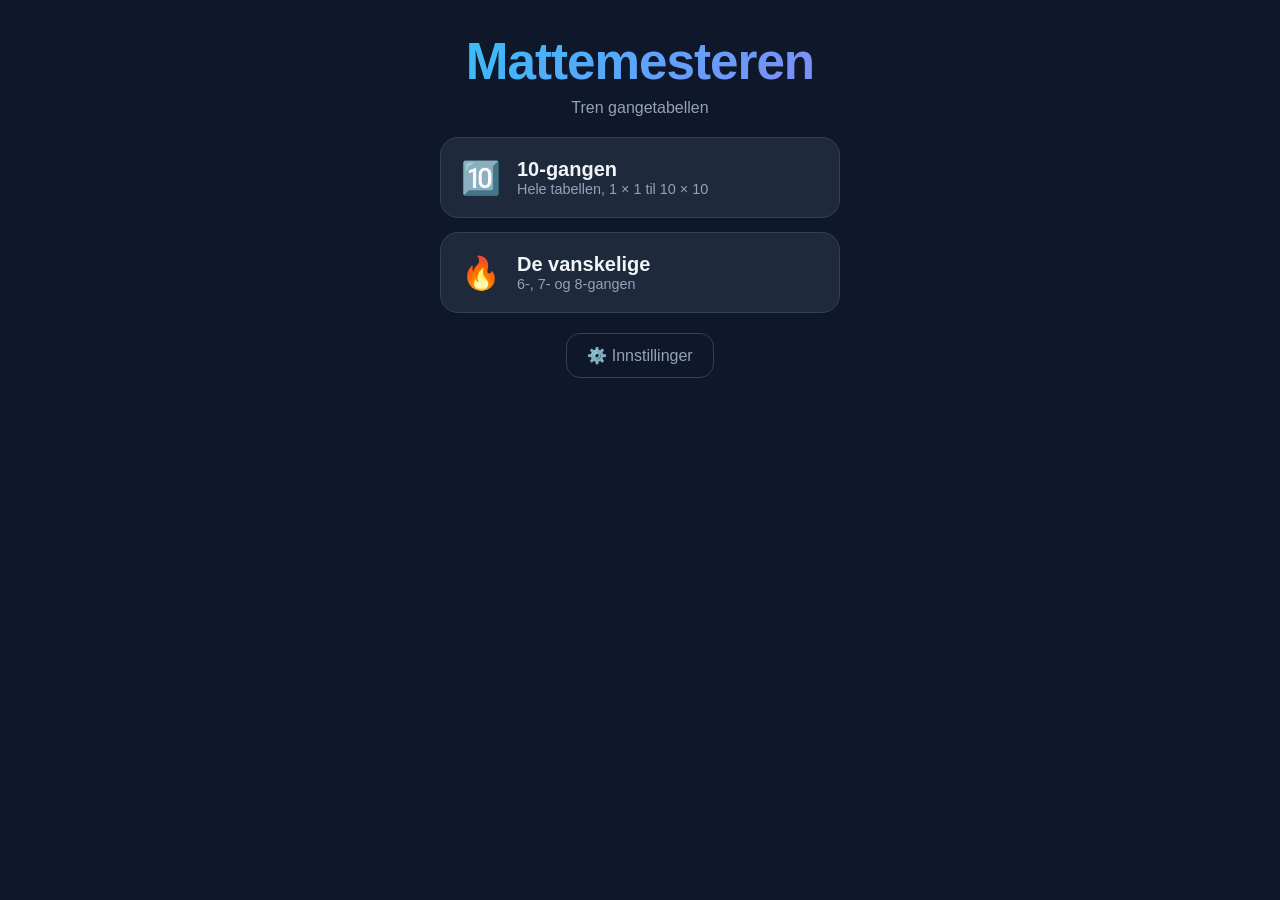
==== matte/index.html @ 705000ab "Add multiplication practice app Add a new mobile-first Norwegian multiplication trainer with task se" ====
<!DOCTYPE html>
<html lang="no">
<head>
  <meta charset="UTF-8">
  <meta name="viewport" content="width=device-width, initial-scale=1.0, viewport-fit=cover">
  <meta name="theme-color" content="#0f172a">
  <title>Mattemesteren</title>
  <link rel="stylesheet" href="css/style.css">
</head>
<body>

  <!-- ── Start ──────────────────────────────────────────────── -->
  <div id="screen-start" class="screen active">
    <div class="screen-content">
      <h1 class="hero-title">Mattemesteren</h1>
      <p class="hero-sub">Tren gangetabellen</p>

      <div class="mode-buttons">
        <button class="mode-btn" onclick="App.startGame('ti-gangen')">
          <span class="mode-icon">🔟</span>
          <span class="mode-body">
            <span class="mode-title">10-gangen</span>
            <span class="mode-desc">Hele tabellen, 1 × 1 til 10 × 10</span>
          </span>
        </button>

        <button class="mode-btn" onclick="App.startGame('de-vanskelige')">
          <span class="mode-icon">🔥</span>
          <span class="mode-body">
            <span class="mode-title">De vanskelige</span>
            <span class="mode-desc">6-, 7- og 8-gangen</span>
          </span>
        </button>
      </div>

      <button class="btn-ghost" onclick="App.openSettings()">⚙️ Innstillinger</button>

      <div class="best-list" id="start-best-list"></div>
    </div>
  </div>

  <!-- ── Innstillinger ──────────────────────────────────────── -->
  <div id="screen-settings" class="screen">
    <div class="screen-content">
      <h2 class="section-title">Innstillinger</h2>

      <div class="setting-block">
        <span class="setting-label">Tid per oppgave</span>
        <div class="pill-group" id="timer-pills"></div>
        <span class="setting-hint">Velg «Av» for øvingsmodus uten tidspress.</span>
      </div>

      <div class="setting-block">
        <span class="setting-label">Rekkefølge</span>
        <div class="pill-group" id="shuffle-pills">
          <button class="pill" onclick="App.setShuffle(true)" data-shuffle="true">Tilfeldig</button>
          <button class="pill" onclick="App.setShuffle(false)" data-shuffle="false">I rekkefølge</button>
        </div>
      </div>

      <button class="btn-primary" onclick="App.goHome()">Ferdig</button>
    </div>
  </div>

  <!-- ── Spill ──────────────────────────────────────────────── -->
  <div id="screen-game" class="screen">
    <div class="game-header">
      <div class="progress-bar">
        <div class="progress-fill" id="progress-fill"></div>
      </div>
      <div class="game-meta">
        <button class="quit-btn" onclick="App.quitGame()">✕ Avslutt</button>
        <span class="task-counter" id="task-counter">1 / 10</span>
        <span class="countdown-text" id="countdown-text"></span>
        <span class="score-badge" id="score-badge">0 riktige</span>
      </div>
      <div class="countdown-bar-wrap" id="countdown-bar-wrap">
        <div class="countdown-bar" id="countdown-bar"></div>
      </div>
    </div>

    <div class="game-body">
      <div class="task-card" id="task-card">
        <p class="task-text" id="task-text">7 × 10</p>
        <div class="answer-display" id="answer-display"></div>
        <p class="feedback-text" id="feedback-text"></p>
      </div>

      <div class="keypad" id="keypad">
        <button class="key" onclick="App.pressKey('1')">1</button>
        <button class="key" onclick="App.pressKey('2')">2</button>
        <button class="key" onclick="App.pressKey('3')">3</button>
        <button class="key" onclick="App.pressKey('4')">4</button>
        <button class="key" onclick="App.pressKey('5')">5</button>
        <button class="key" onclick="App.pressKey('6')">6</button>
        <button class="key" onclick="App.pressKey('7')">7</button>
        <button class="key" onclick="App.pressKey('8')">8</button>
        <button class="key" onclick="App.pressKey('9')">9</button>
        <button class="key key-alt" onclick="App.backspace()">⌫</button>
        <button class="key" onclick="App.pressKey('0')">0</button>
        <button class="key key-ok" onclick="App.submitAnswer()">OK</button>
      </div>
    </div>
  </div>

  <!-- ── Resultat ───────────────────────────────────────────── -->
  <div id="screen-results" class="screen">
    <div class="screen-content">
      <h2 class="section-title" id="results-title">Ferdig!</h2>

      <div class="result-summary">
        <div class="result-stat">
          <span class="result-value" id="result-score">0 / 0</span>
          <span class="result-label">riktige</span>
        </div>
        <div class="result-stat">
          <span class="result-value" id="result-time">0:00</span>
          <span class="result-label">tid</span>
        </div>
      </div>

      <p class="result-best" id="result-best"></p>

      <div class="wrong-list" id="wrong-list"></div>

      <div class="result-actions">
        <button class="btn-primary" onclick="App.playAgain()">Spill igjen</button>
        <button class="btn-ghost" onclick="App.goHome()">Meny</button>
      </div>
    </div>
  </div>

  <script src="js/tables.js"></script>
  <script src="js/session.js"></script>
  <script src="js/storage.js"></script>
  <script src="js/app.js"></script>
</body>
</html>
---- matte/css/style.css ----
/* ── Theme ──────────────────────────────────────────────────── */
:root {
  --bg: #0f172a;
  --bg-soft: #1e293b;
  --card: #1e293b;
  --border: #334155;
  --text: #f1f5f9;
  --muted: #94a3b8;
  --accent: #38bdf8;
  --accent-2: #818cf8;
  --success: #22c55e;
  --error: #ef4444;
  --gold: #fbbf24;
}

* { box-sizing: border-box; margin: 0; padding: 0; }

html, body {
  background: var(--bg);
  color: var(--text);
  font-family: -apple-system, BlinkMacSystemFont, 'Segoe UI', Roboto, sans-serif;
  min-height: 100%;
  overscroll-behavior: none;
}

button, input {
  font-family: inherit;
  touch-action: manipulation;
  -webkit-tap-highlight-color: transparent;
  cursor: pointer;
}

/* ── Screens ────────────────────────────────────────────────── */
.screen { display: none; min-height: 100vh; }
.screen.active { display: flex; flex-direction: column; }

.screen-content {
  max-width: 540px;
  width: 100%;
  margin: 0 auto;
  padding: 32px 16px calc(40px + env(safe-area-inset-bottom));
  display: flex;
  flex-direction: column;
  align-items: center;
  gap: 20px;
}

.hero-title {
  font-size: clamp(2.2rem, 9vw, 3.2rem);
  font-weight: 800;
  letter-spacing: -1px;
  background: linear-gradient(135deg, var(--accent), var(--accent-2));
  -webkit-background-clip: text;
  background-clip: text;
  -webkit-text-fill-color: transparent;
  text-align: center;
}

.hero-sub { color: var(--muted); margin-top: -12px; }

.section-title { font-size: 1.6rem; font-weight: 700; }

/* ── Buttons ────────────────────────────────────────────────── */
.mode-buttons {
  display: flex;
  flex-direction: column;
  gap: 14px;
  width: 100%;
  max-width: 400px;
}

.mode-btn {
  display: flex;
  align-items: center;
  gap: 16px;
  width: 100%;
  padding: 20px;
  border: 1px solid var(--border);
  border-radius: 18px;
  background: var(--card);
  color: var(--text);
  text-align: left;
  transition: transform .12s ease, border-color .12s ease;
}
.mode-btn:active { transform: scale(.97); border-color: var(--accent); }

.mode-icon { font-size: 2rem; }
.mode-body { display: flex; flex-direction: column; }
.mode-title { font-size: 1.25rem; font-weight: 700; }
.mode-desc { font-size: .9rem; color: var(--muted); }

.btn-primary {
  width: 100%;
  max-width: 400px;
  padding: 16px;
  border: none;
  border-radius: 14px;
  background: linear-gradient(135deg, var(--accent), var(--accent-2));
  color: #0b1120;
  font-size: 1.05rem;
  font-weight: 700;
}
.btn-primary:active { opacity: .85; }

.btn-ghost {
  padding: 12px 20px;
  border: 1px solid var(--border);
  border-radius: 14px;
  background: transparent;
  color: var(--muted);
  font-size: 1rem;
}

/* ── Settings ───────────────────────────────────────────────── */
.setting-block {
  width: 100%;
  max-width: 400px;
  display: flex;
  flex-direction: column;
  gap: 10px;
}

.setting-label { font-weight: 600; }
.setting-hint { font-size: .85rem; color: var(--muted); }

.pill-group { display: flex; gap: 8px; flex-wrap: wrap; }

.pill {
  padding: 12px 18px;
  border: 1px solid var(--border);
  border-radius: 999px;
  background: var(--bg-soft);
  color: var(--muted);
  font-size: 1rem;
}
.pill.active {
  background: var(--accent);
  border-color: var(--accent);
  color: #0b1120;
  font-weight: 700;
}

/* ── Personal bests ─────────────────────────────────────────── */
.best-list {
  width: 100%;
  max-width: 400px;
  display: flex;
  flex-direction: column;
  gap: 6px;
}
.best-heading { font-size: .85rem; color: var(--muted); text-transform: uppercase; letter-spacing: 1px; }
.best-row {
  display: flex;
  justify-content: space-between;
  padding: 10px 14px;
  border-radius: 12px;
  background: var(--bg-soft);
  font-size: .95rem;
}

/* ── Game header ────────────────────────────────────────────── */
.game-header {
  width: 100%;
  max-width: 540px;
  margin: 0 auto;
  padding: 16px 16px 0;
}

.progress-bar {
  height: 6px;
  border-radius: 999px;
  background: var(--bg-soft);
  overflow: hidden;
}
.progress-fill {
  height: 100%;
  width: 0;
  background: linear-gradient(90deg, var(--accent), var(--accent-2));
  transition: width .3s ease;
}

.game-meta {
  display: flex;
  align-items: center;
  gap: 10px;
  margin-top: 12px;
  font-size: .9rem;
}
.task-counter { color: var(--muted); }
.countdown-text { margin-left: auto; font-weight: 700; }
.score-badge { color: var(--muted); }

.quit-btn {
  padding: 6px 12px;
  border: 1px solid var(--border);
  border-radius: 999px;
  background: transparent;
  color: var(--muted);
  font-size: .85rem;
}

.countdown-bar-wrap {
  height: 4px;
  margin-top: 10px;
  border-radius: 999px;
  background: var(--bg-soft);
  overflow: hidden;
  visibility: hidden;
}
.countdown-bar-wrap.active { visibility: visible; }
.countdown-bar { height: 100%; width: 100%; background: var(--success); }

/* ── Game body ──────────────────────────────────────────────── */
.game-body {
  flex: 1;
  width: 100%;
  max-width: 540px;
  margin: 0 auto;
  padding: 16px 16px calc(20px + env(safe-area-inset-bottom));
  display: flex;
  flex-direction: column;
  justify-content: space-between;
  gap: 20px;
}

.task-card {
  margin: auto 0; /* centre the card in the space above the keypad */
  padding: 24px 16px;
  border: 2px solid var(--border);
  border-radius: 20px;
  background: var(--card);
  text-align: center;
  transition: border-color .15s ease, background .15s ease;
}
.task-card.correct { border-color: var(--success); background: rgba(34, 197, 94, .12); }
.task-card.wrong { border-color: var(--error); background: rgba(239, 68, 68, .12); }

.task-text {
  font-size: clamp(2.4rem, 12vw, 3.6rem);
  font-weight: 800;
  letter-spacing: 1px;
}

.answer-display {
  margin-top: 10px;
  min-height: 3rem;
  font-size: clamp(2rem, 10vw, 3rem);
  font-weight: 700;
  color: var(--accent);
}

.feedback-text {
  min-height: 1.4rem;
  margin-top: 8px;
  font-size: .95rem;
  color: var(--muted);
}

/* ── Keypad ─────────────────────────────────────────────────── */
.keypad {
  display: grid;
  grid-template-columns: repeat(3, 1fr);
  gap: 10px;
}

.key {
  aspect-ratio: 2 / 1;
  min-height: 52px;
  border: 1px solid var(--border);
  border-radius: 16px;
  background: var(--bg-soft);
  color: var(--text);
  font-size: clamp(1.4rem, 6vw, 1.9rem);
  font-weight: 700;
}
.key:active { background: var(--border); }
.key-alt { color: var(--muted); }
.key-ok {
  background: linear-gradient(135deg, var(--accent), var(--accent-2));
  border-color: transparent;
  color: #0b1120;
  font-size: clamp(1.1rem, 4.5vw, 1.4rem);
}

/* ── Results ────────────────────────────────────────────────── */
.result-summary {
  display: flex;
  gap: 12px;
  width: 100%;
  max-width: 400px;
}
.result-stat {
  flex: 1;
  padding: 18px;
  border-radius: 16px;
  background: var(--card);
  text-align: center;
}
.result-value { display: block; font-size: 1.8rem; font-weight: 800; }
.result-label { font-size: .85rem; color: var(--muted); }

.result-best { color: var(--gold); font-weight: 600; text-align: center; }

.wrong-list {
  width: 100%;
  max-width: 400px;
  display: flex;
  flex-direction: column;
  gap: 6px;
}
.wrong-heading { font-size: .85rem; color: var(--muted); text-transform: uppercase; letter-spacing: 1px; }
.wrong-row {
  display: flex;
  justify-content: space-between;
  align-items: center;
  gap: 10px;
  padding: 10px 14px;
  border-left: 3px solid var(--error);
  border-radius: 8px;
  background: var(--bg-soft);
}
.wrong-task { font-weight: 700; }
.wrong-given { font-size: .85rem; color: var(--muted); }

.result-actions {
  width: 100%;
  max-width: 400px;
  display: flex;
  flex-direction: column;
  align-items: center;
  gap: 10px;
}
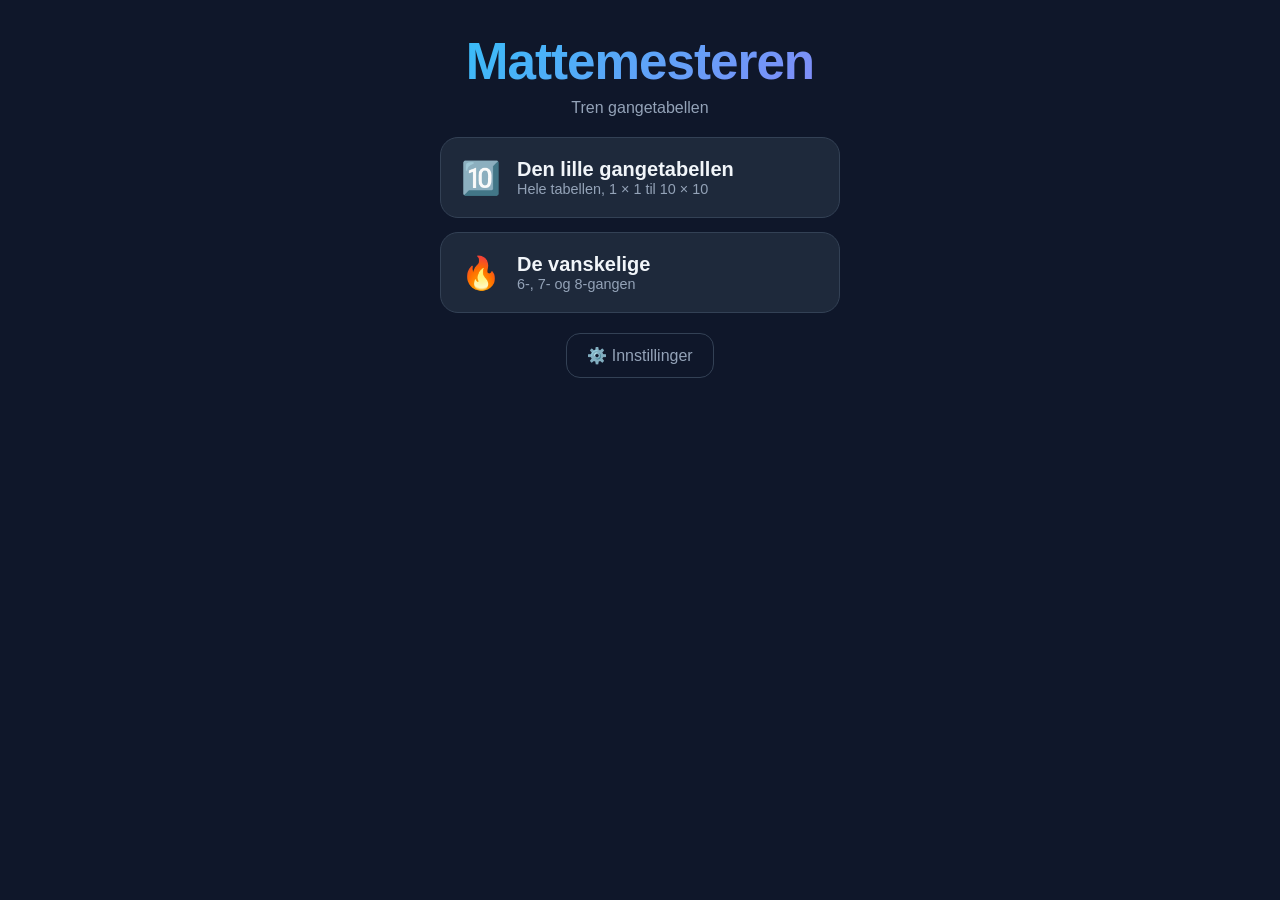
==== commit d5594bfc: "Update gangetabell name Rename 10-gangen to Den lille gangetabellen in the app and README.  Co-autho" ====
--- a/matte/index.html
+++ b/matte/index.html
@@ -19,7 +19,7 @@
         <button class="mode-btn" onclick="App.startGame('ti-gangen')">
           <span class="mode-icon">🔟</span>
           <span class="mode-body">
-            <span class="mode-title">10-gangen</span>
+            <span class="mode-title">Den lille gangetabellen</span>
             <span class="mode-desc">Hele tabellen, 1 × 1 til 10 × 10</span>
           </span>
         </button>
--- a/matte/css/style.css
+++ b/matte/css/style.css
@@ -31,7 +31,8 @@
 }
 
 /* ── Screens ────────────────────────────────────────────────── */
-.screen { display: none; min-height: 100vh; }
+/* svh = viewport with the browser toolbars expanded, so nothing hides behind them */
+.screen { display: none; min-height: 100vh; min-height: 100svh; }
 .screen.active { display: flex; flex-direction: column; }
 
 .screen-content {
@@ -216,7 +217,7 @@
   width: 100%;
   max-width: 540px;
   margin: 0 auto;
-  padding: 16px 16px calc(20px + env(safe-area-inset-bottom));
+  padding: 16px 16px calc(28px + env(safe-area-inset-bottom));
   display: flex;
   flex-direction: column;
   justify-content: space-between;
